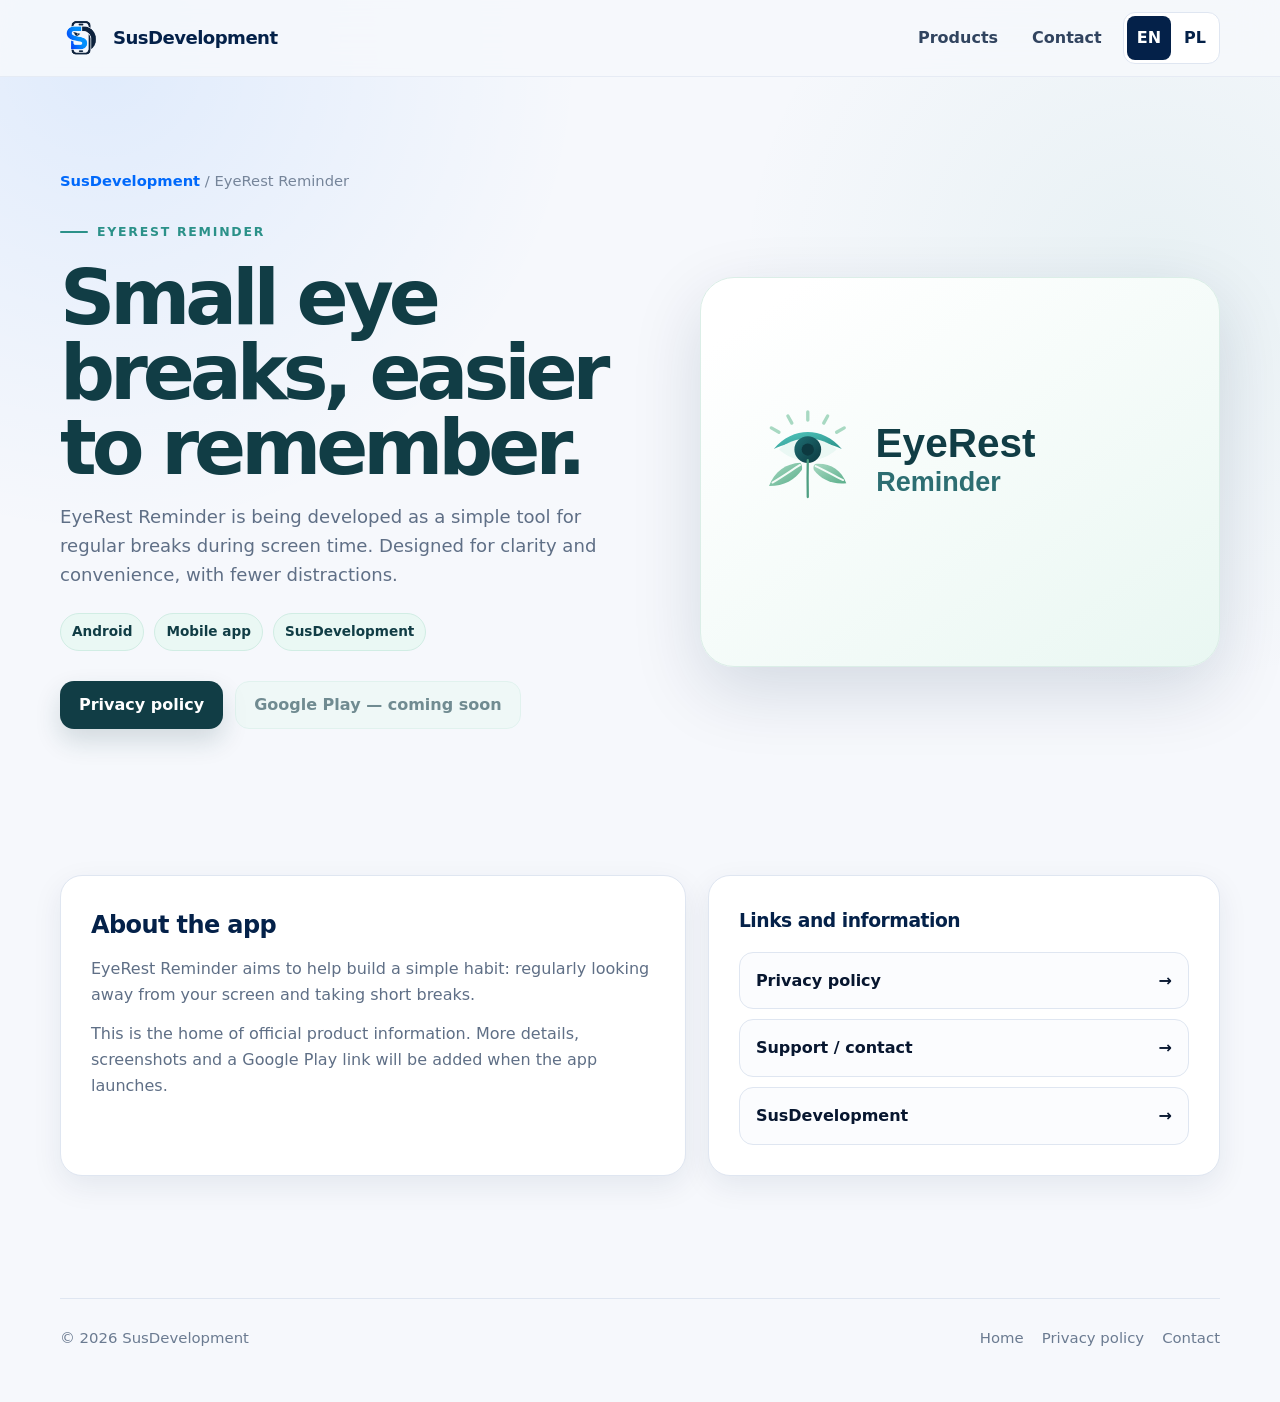
==== eyerest/index.html @ d80c5655 "Add English and Polish versions and live EyeRest privacy page" ====
<!doctype html>
<html lang="en">
<head>
  <meta charset="utf-8">
  <meta name="viewport" content="width=device-width, initial-scale=1">
  <meta name="theme-color" content="#113d45">
  <meta name="description" content="EyeRest Reminder — a mobile app that helps you remember regular eye breaks." data-content-en="EyeRest Reminder — a mobile app that helps you remember regular eye breaks." data-content-pl="EyeRest Reminder — aplikacja mobilna pomagająca pamiętać o regularnych przerwach dla oczu.">
  <title>EyeRest Reminder — SusDevelopment</title>
  <link rel="icon" href="../../assets/eyerest-symbol.svg" type="image/svg+xml">
  <link rel="stylesheet" href="../../styles.css">
</head>
<body>
  <header class="site-header">
    <div class="container nav">
      <a class="brand" href="../../" aria-label="SusDevelopment — home" data-aria-label-en="SusDevelopment — home" data-aria-label-pl="SusDevelopment — strona główna">
        <img src="../../assets/logo_icon.png" alt="" aria-hidden="true">
        <span>SusDevelopment</span>
      </a>
      <nav class="nav-links" aria-label="Main navigation" data-aria-label-en="Main navigation" data-aria-label-pl="Główna nawigacja">
        <a href="../../#produkty"><span data-en="Products" data-pl="Produkty">Products</span></a>
        <a class="nav-contact" href="mailto:contact@susdevelopment.pl"><span data-en="Contact" data-pl="Kontakt">Contact</span></a>
      <div class="language-switch" role="group" aria-label="Language / Język"><button type="button" data-language="en" aria-pressed="true">EN</button><button type="button" data-language="pl" aria-pressed="false">PL</button></div></nav>
    </div>
  </header>

  <main>
    <section class="page-hero">
      <div class="container">
        <div class="breadcrumb"><a href="../../">SusDevelopment</a> / EyeRest Reminder</div>
        <div class="product-hero-grid">
          <div>
            <div class="eyebrow" style="color: var(--eyerest);">EyeRest Reminder</div>
            <h1 style="color: var(--eyerest-dark);"><span data-en="Small eye breaks, easier to remember." data-pl="Małe przerwy dla oczu, łatwiejsze do zapamiętania.">Small eye breaks, easier to remember.</span></h1>
            <p class="product-lead"><span data-en="EyeRest Reminder is being developed as a simple tool for regular breaks during screen time. Designed for clarity and convenience, with fewer distractions." data-pl="EyeRest Reminder powstaje jako proste narzędzie wspierające regularne przerwy podczas pracy przy ekranie. Bez zbędnego rozpraszania — z naciskiem na czytelność i wygodę.">EyeRest Reminder is being developed as a simple tool for regular breaks during screen time. Designed for clarity and convenience, with fewer distractions.</span></p>
            <div class="badges">
              <span class="badge">Android</span>
              <span class="badge" data-en="Mobile app" data-pl="Aplikacja mobilna">Mobile app</span>
              <span class="badge">SusDevelopment</span>
            </div>
            <div class="actions">
              <a class="btn btn-eyerest" href="/eyerest/privacy"><span data-en="Privacy policy" data-pl="Polityka prywatności">Privacy policy</span></a>
              <span class="btn btn-quiet btn-disabled" aria-disabled="true"><span data-en="Google Play — coming soon" data-pl="Google Play — wkrótce">Google Play — coming soon</span></span>
            </div>
          </div>

          <div class="product-showcase">
            <img src="../../assets/eyerest-logo.svg" alt="EyeRest Reminder">
          </div>
        </div>
      </div>
    </section>

    <section class="section">
      <div class="container details-grid">
        <article class="detail-card">
          <h2><span data-en="About the app" data-pl="O aplikacji">About the app</span></h2>
          <p><span data-en="EyeRest Reminder aims to help build a simple habit: regularly looking away from your screen and taking short breaks." data-pl="EyeRest Reminder ma pomagać w budowaniu prostego nawyku: regularnego odrywania wzroku od ekranu i robienia krótkich przerw.">EyeRest Reminder aims to help build a simple habit: regularly looking away from your screen and taking short breaks.</span></p>
          <p><span data-en="This is the home of official product information. More details, screenshots and a Google Play link will be added when the app launches." data-pl="Ta strona jest miejscem na oficjalne informacje o produkcie. Wraz z publikacją aplikacji można tu uzupełnić finalny opis, zrzuty ekranu i link do Google Play.">This is the home of official product information. More details, screenshots and a Google Play link will be added when the app launches.</span></p>
        </article>

        <aside class="detail-card">
          <h3><span data-en="Links and information" data-pl="Linki i informacje">Links and information</span></h3>
          <div class="link-list">
            <a class="link-tile" href="/eyerest/privacy"><span><span data-en="Privacy policy" data-pl="Polityka prywatności">Privacy policy</span></span><span>→</span></a>
            <a class="link-tile" href="mailto:contact@susdevelopment.pl"><span><span data-en="Support / contact" data-pl="Wsparcie / kontakt">Support / contact</span></span><span>→</span></a>
            <a class="link-tile" href="../../"><span>SusDevelopment</span><span>→</span></a>
          </div>
        </aside>
      </div>
    </section>
  </main>

  <footer class="site-footer">
    <div class="container footer-row">
      <span>© <span id="year">2026</span> SusDevelopment</span>
      <div class="footer-links">
        <a href="../../"><span data-en="Home" data-pl="Strona główna">Home</span></a>
        <a href="/eyerest/privacy"><span data-en="Privacy policy" data-pl="Privacy">Privacy policy</span></a>
        <a href="mailto:contact@susdevelopment.pl"><span data-en="Contact" data-pl="Kontakt">Contact</span></a>
      </div>
    </div>
  </footer>
  <script>document.getElementById('year').textContent = new Date().getFullYear();</script>
  <script src="/language.js"></script>
</body>
</html>
---- styles.css ----
:root {
  --bg: #f6f8fc;
  --surface: #ffffff;
  --surface-soft: #eef4ff;
  --text: #07162f;
  --muted: #5f6f86;
  --brand: #0069fb;
  --brand-strong: #042149;
  --brand-light: #e9f2ff;
  --line: #dfe6f1;
  --eyerest: #2b9189;
  --eyerest-dark: #113d45;
  --eyerest-soft: #eaf8f4;
  --shadow-sm: 0 10px 30px rgba(4, 33, 73, 0.08);
  --shadow-lg: 0 24px 70px rgba(4, 33, 73, 0.14);
  --radius-sm: 14px;
  --radius-md: 22px;
  --radius-lg: 32px;
  --container: 1160px;
}

* { box-sizing: border-box; }
html { scroll-behavior: smooth; }
body {
  margin: 0;
  font-family: Inter, ui-sans-serif, system-ui, -apple-system, BlinkMacSystemFont, "Segoe UI", sans-serif;
  color: var(--text);
  background:
    radial-gradient(circle at 8% 4%, rgba(0, 105, 251, 0.09), transparent 30rem),
    radial-gradient(circle at 90% 20%, rgba(43, 145, 137, 0.07), transparent 26rem),
    var(--bg);
  line-height: 1.6;
  -webkit-font-smoothing: antialiased;
}

img { max-width: 100%; display: block; }
a { color: inherit; }
button, a { -webkit-tap-highlight-color: transparent; }

.container {
  width: min(calc(100% - 40px), var(--container));
  margin: 0 auto;
}

.site-header {
  position: sticky;
  top: 0;
  z-index: 20;
  background: rgba(246, 248, 252, 0.86);
  backdrop-filter: blur(18px);
  border-bottom: 1px solid rgba(223, 230, 241, 0.72);
}

.nav {
  min-height: 76px;
  display: flex;
  align-items: center;
  justify-content: space-between;
  gap: 24px;
}

.brand {
  display: inline-flex;
  align-items: center;
  gap: 11px;
  text-decoration: none;
  font-weight: 800;
  letter-spacing: -0.03em;
  color: var(--brand-strong);
  font-size: 1.13rem;
}

.brand img { width: 42px; height: 42px; object-fit: contain; }
.nav-links { display: flex; align-items: center; gap: 8px; }
.nav-links a {
  text-decoration: none;
  color: #31445f;
  font-weight: 650;
  padding: 10px 13px;
  border-radius: 12px;
  transition: background .2s ease, color .2s ease;
}
.nav-links a:hover { background: #fff; color: var(--brand); }

.hero { padding: 108px 0 84px; }
.hero-grid {
  display: grid;
  grid-template-columns: minmax(0, 1.15fr) minmax(320px, .85fr);
  gap: 72px;
  align-items: center;
}

.eyebrow {
  display: inline-flex;
  align-items: center;
  gap: 9px;
  font-size: .78rem;
  text-transform: uppercase;
  letter-spacing: .14em;
  font-weight: 800;
  color: var(--brand);
}
.eyebrow::before {
  content: "";
  width: 28px;
  height: 2px;
  border-radius: 999px;
  background: currentColor;
}

.hero h1, .page-hero h1 {
  margin: 18px 0 18px;
  max-width: 820px;
  font-size: clamp(2.85rem, 7vw, 5.9rem);
  line-height: .98;
  letter-spacing: -0.065em;
  color: var(--brand-strong);
}
.hero h1 > span:not([data-en]) { color: var(--brand); }
.hero-lead {
  max-width: 690px;
  font-size: clamp(1.08rem, 2vw, 1.3rem);
  color: var(--muted);
  margin: 0 0 32px;
}
.actions { display: flex; flex-wrap: wrap; gap: 12px; }
.btn {
  display: inline-flex;
  align-items: center;
  justify-content: center;
  gap: 9px;
  min-height: 48px;
  padding: 0 18px;
  border-radius: 14px;
  text-decoration: none;
  font-weight: 750;
  border: 1px solid transparent;
  transition: transform .2s ease, box-shadow .2s ease, background .2s ease;
}
.btn:hover { transform: translateY(-2px); }
.btn-primary { background: var(--brand-strong); color: #fff; box-shadow: 0 12px 26px rgba(4, 33, 73, .18); }
.btn-primary:hover { box-shadow: 0 16px 32px rgba(4, 33, 73, .24); }
.btn-secondary { background: rgba(255,255,255,.72); color: var(--brand-strong); border-color: var(--line); }
.btn-secondary:hover { background: #fff; }
.btn-eyerest { background: var(--eyerest-dark); color: #fff; box-shadow: 0 12px 26px rgba(17,61,69,.16); }
.btn-quiet { background: var(--eyerest-soft); color: var(--eyerest-dark); border-color: #d2eee5; }
.btn-disabled { opacity: .58; pointer-events: none; }

.hero-art {
  position: relative;
  min-height: 420px;
  display: grid;
  place-items: center;
}
.hero-orb {
  position: absolute;
  width: min(410px, 92vw);
  aspect-ratio: 1;
  border-radius: 50%;
  background: linear-gradient(145deg, #ffffff 0%, #e7f0ff 100%);
  box-shadow: var(--shadow-lg);
}
.hero-orb::before,
.hero-orb::after {
  content: "";
  position: absolute;
  border-radius: 50%;
  border: 1px solid rgba(0, 105, 251, .14);
}
.hero-orb::before { inset: 28px; }
.hero-orb::after { inset: 72px; }
.hero-logo {
  position: relative;
  z-index: 2;
  width: min(310px, 70vw);
  filter: drop-shadow(0 16px 30px rgba(4,33,73,.12));
}
.hero-chip {
  position: absolute;
  z-index: 3;
  background: rgba(255,255,255,.9);
  border: 1px solid rgba(223,230,241,.95);
  box-shadow: var(--shadow-sm);
  border-radius: 999px;
  padding: 10px 14px;
  font-weight: 750;
  color: #2f4666;
  font-size: .86rem;
}
.hero-chip.one { top: 60px; right: -4px; }
.hero-chip.two { bottom: 58px; left: -8px; }

.section { padding: 84px 0; }
.section-heading {
  display: flex;
  justify-content: space-between;
  gap: 30px;
  align-items: end;
  margin-bottom: 32px;
}
.section-heading h2 {
  margin: 8px 0 0;
  font-size: clamp(2rem, 4vw, 3.25rem);
  line-height: 1.05;
  letter-spacing: -.045em;
  color: var(--brand-strong);
}
.section-heading p { margin: 0; max-width: 520px; color: var(--muted); }

.product-grid { display: grid; grid-template-columns: repeat(12, 1fr); gap: 22px; }
.product-card {
  grid-column: span 7;
  position: relative;
  overflow: hidden;
  min-height: 390px;
  padding: 34px;
  border-radius: var(--radius-lg);
  background: linear-gradient(145deg, #ffffff 12%, #f0fbf7 100%);
  border: 1px solid #dfeee9;
  box-shadow: var(--shadow-sm);
  text-decoration: none;
  transition: transform .25s ease, box-shadow .25s ease, border-color .25s ease;
}
.product-card:hover { transform: translateY(-5px); box-shadow: var(--shadow-lg); border-color: #c2e1d7; }
.product-card h3 { margin: 22px 0 8px; font-size: 2rem; letter-spacing: -.04em; color: var(--eyerest-dark); }
.product-card p { max-width: 540px; margin: 0; color: #567073; }
.product-card .product-mark { width: 86px; height: 86px; border-radius: 22px; background: #fff; padding: 10px; box-shadow: 0 12px 30px rgba(17,61,69,.12); }
.product-card .open-label { position: absolute; left: 34px; bottom: 30px; font-weight: 800; color: var(--eyerest); }
.product-card .decor {
  position: absolute;
  width: 270px;
  right: -54px;
  bottom: -62px;
  opacity: .15;
  transform: rotate(-8deg);
}

.product-placeholder {
  grid-column: span 5;
  min-height: 390px;
  padding: 34px;
  border-radius: var(--radius-lg);
  border: 1px dashed #c8d3e2;
  background: rgba(255,255,255,.55);
  display: flex;
  flex-direction: column;
  justify-content: end;
}
.product-placeholder span { color: var(--brand); font-weight: 800; font-size: .8rem; letter-spacing: .12em; text-transform: uppercase; }
.product-placeholder h3 { margin: 9px 0 8px; color: var(--brand-strong); font-size: 1.7rem; }
.product-placeholder p { margin: 0; color: var(--muted); }

.about-grid { display: grid; grid-template-columns: 1fr 1fr; gap: 22px; }
.info-card {
  padding: 30px;
  background: rgba(255,255,255,.78);
  border: 1px solid var(--line);
  border-radius: var(--radius-md);
  box-shadow: var(--shadow-sm);
}
.info-card h3 { margin: 0 0 10px; font-size: 1.22rem; color: var(--brand-strong); }
.info-card p { margin: 0; color: var(--muted); }
.info-icon {
  width: 42px; height: 42px; display: grid; place-items: center;
  background: var(--brand-light); color: var(--brand); border-radius: 12px;
  margin-bottom: 18px; font-weight: 900;
}

.contact-panel {
  padding: 42px;
  border-radius: var(--radius-lg);
  background: var(--brand-strong);
  color: #fff;
  display: flex;
  align-items: center;
  justify-content: space-between;
  gap: 28px;
  box-shadow: var(--shadow-lg);
}
.contact-panel h2 { margin: 0 0 7px; font-size: clamp(1.8rem, 4vw, 2.8rem); letter-spacing: -.04em; }
.contact-panel p { margin: 0; color: #cbd8e8; }
.contact-panel .btn { background: #fff; color: var(--brand-strong); white-space: nowrap; }

.site-footer { padding: 38px 0 52px; color: #6b7b91; font-size: .93rem; }
.footer-row { display: flex; justify-content: space-between; gap: 20px; align-items: center; border-top: 1px solid var(--line); padding-top: 28px; }
.footer-links { display: flex; gap: 18px; flex-wrap: wrap; }
.footer-links a { text-decoration: none; }
.footer-links a:hover { color: var(--brand); }

.page-hero { padding: 92px 0 62px; }
.page-hero h1 { font-size: clamp(2.6rem, 6vw, 5.3rem); }
.breadcrumb { color: #76859a; font-size: .92rem; margin-bottom: 22px; }
.breadcrumb a { text-decoration: none; color: var(--brand); font-weight: 700; }

.product-hero-grid { display: grid; grid-template-columns: 1fr .9fr; gap: 62px; align-items: center; }
.product-showcase {
  min-height: 390px;
  border-radius: 34px;
  background: linear-gradient(145deg, #fff 10%, #e9f7f2 100%);
  border: 1px solid #dbeee7;
  display: grid;
  place-items: center;
  padding: 34px;
  box-shadow: var(--shadow-lg);
}
.product-showcase img { max-height: 260px; width: 100%; object-fit: contain; }
.product-lead { color: var(--muted); font-size: 1.13rem; max-width: 650px; }
.badges { display: flex; flex-wrap: wrap; gap: 10px; margin: 23px 0 30px; }
.badge { padding: 7px 11px; border-radius: 999px; background: var(--eyerest-soft); color: var(--eyerest-dark); border: 1px solid #d1ede4; font-size: .85rem; font-weight: 750; }

.details-grid { display: grid; grid-template-columns: 1.1fr .9fr; gap: 22px; }
.detail-card {
  background: #fff;
  border: 1px solid var(--line);
  border-radius: var(--radius-md);
  padding: 30px;
  box-shadow: var(--shadow-sm);
}
.detail-card h2, .detail-card h3 { margin: 0 0 12px; color: var(--brand-strong); letter-spacing: -.025em; }
.detail-card p { color: var(--muted); margin: 0 0 14px; }
.detail-card p:last-child { margin-bottom: 0; }
.detail-list { margin: 0; padding-left: 20px; color: var(--muted); }
.detail-list li + li { margin-top: 8px; }
.link-list { display: grid; gap: 10px; margin-top: 16px; }
.link-tile {
  display: flex; align-items: center; justify-content: space-between; gap: 18px;
  padding: 15px 16px; border-radius: 14px; border: 1px solid var(--line);
  text-decoration: none; background: #fbfcfe; font-weight: 720;
}
.link-tile:hover { border-color: #aacdfd; color: var(--brand); }

.legal-wrap { max-width: 820px; margin: 0 auto; }
.legal-card { background: #fff; border: 1px solid var(--line); border-radius: var(--radius-md); padding: clamp(24px, 5vw, 46px); box-shadow: var(--shadow-sm); }
.legal-card h1 { margin-top: 0; font-size: clamp(2.2rem, 6vw, 4rem); line-height: 1; letter-spacing: -.05em; color: var(--brand-strong); }
.legal-card h2 { margin-top: 34px; color: var(--brand-strong); }
.legal-card p, .legal-card li { color: var(--muted); }
.notice { padding: 16px 18px; border-radius: 14px; background: #fff8e7; border: 1px solid #f3dda3; color: #6d5620; margin: 22px 0; }

@media (max-width: 900px) {
  .hero { padding-top: 74px; }
  .hero-grid, .product-hero-grid, .details-grid { grid-template-columns: 1fr; gap: 38px; }
  .hero-art { min-height: 360px; order: -1; }
  .hero-orb { width: 330px; }
  .hero-logo { width: 250px; }
  .product-card, .product-placeholder { grid-column: 1 / -1; }
  .about-grid { grid-template-columns: 1fr; }
  .section-heading { align-items: start; flex-direction: column; }
}

@media (max-width: 680px) {
  .container { width: min(calc(100% - 28px), var(--container)); }
  .nav { min-height: 68px; }
  .brand img { width: 36px; height: 36px; }
  .nav-links a:not(.nav-contact) { display: none; }
  .nav-links .nav-contact { padding: 9px 12px; background: #fff; border: 1px solid var(--line); }
  .hero { padding: 54px 0 62px; }
  .hero-art { min-height: 300px; }
  .hero-orb { width: 270px; }
  .hero-logo { width: 205px; }
  .hero-chip { font-size: .74rem; padding: 8px 10px; }
  .hero-chip.one { top: 32px; right: 0; }
  .hero-chip.two { bottom: 34px; left: 0; }
  .section { padding: 62px 0; }
  .product-card, .product-placeholder { min-height: 340px; padding: 26px; }
  .product-card .open-label { left: 26px; bottom: 24px; }
  .contact-panel { padding: 30px 24px; align-items: flex-start; flex-direction: column; }
  .contact-panel .btn { width: 100%; }
  .footer-row { align-items: flex-start; flex-direction: column; }
  .page-hero { padding: 60px 0 38px; }
  .product-showcase { min-height: 290px; padding: 24px; }
}

@media (prefers-reduced-motion: reduce) {
  html { scroll-behavior: auto; }
  *, *::before, *::after { transition: none !important; }
}

.language-switch { display: inline-flex; gap: 3px; padding: 3px; border: 1px solid var(--line); border-radius: 12px; background: #fff; }
.language-switch button { border: 0; border-radius: 8px; padding: 9px 10px; background: transparent; color: var(--brand-strong); font: inherit; font-weight: 750; cursor: pointer; }
.language-switch button[aria-pressed="true"] { background: var(--brand-strong); color: white; }
.language-switch button:focus-visible, #privacy-retry:focus-visible { outline: 3px solid var(--brand); outline-offset: 3px; }
.privacy-content { overflow-wrap: anywhere; }
.privacy-content p { white-space: pre-line; }
.privacy-content pre { overflow-x: auto; padding: 16px; background: var(--surface-soft); border-radius: 12px; }
[hidden] { display: none !important; }
@media (max-width: 680px) {
  .nav { flex-wrap: wrap; gap: 10px; padding-block: 12px; }
  .nav-links { flex-wrap: wrap; }
}
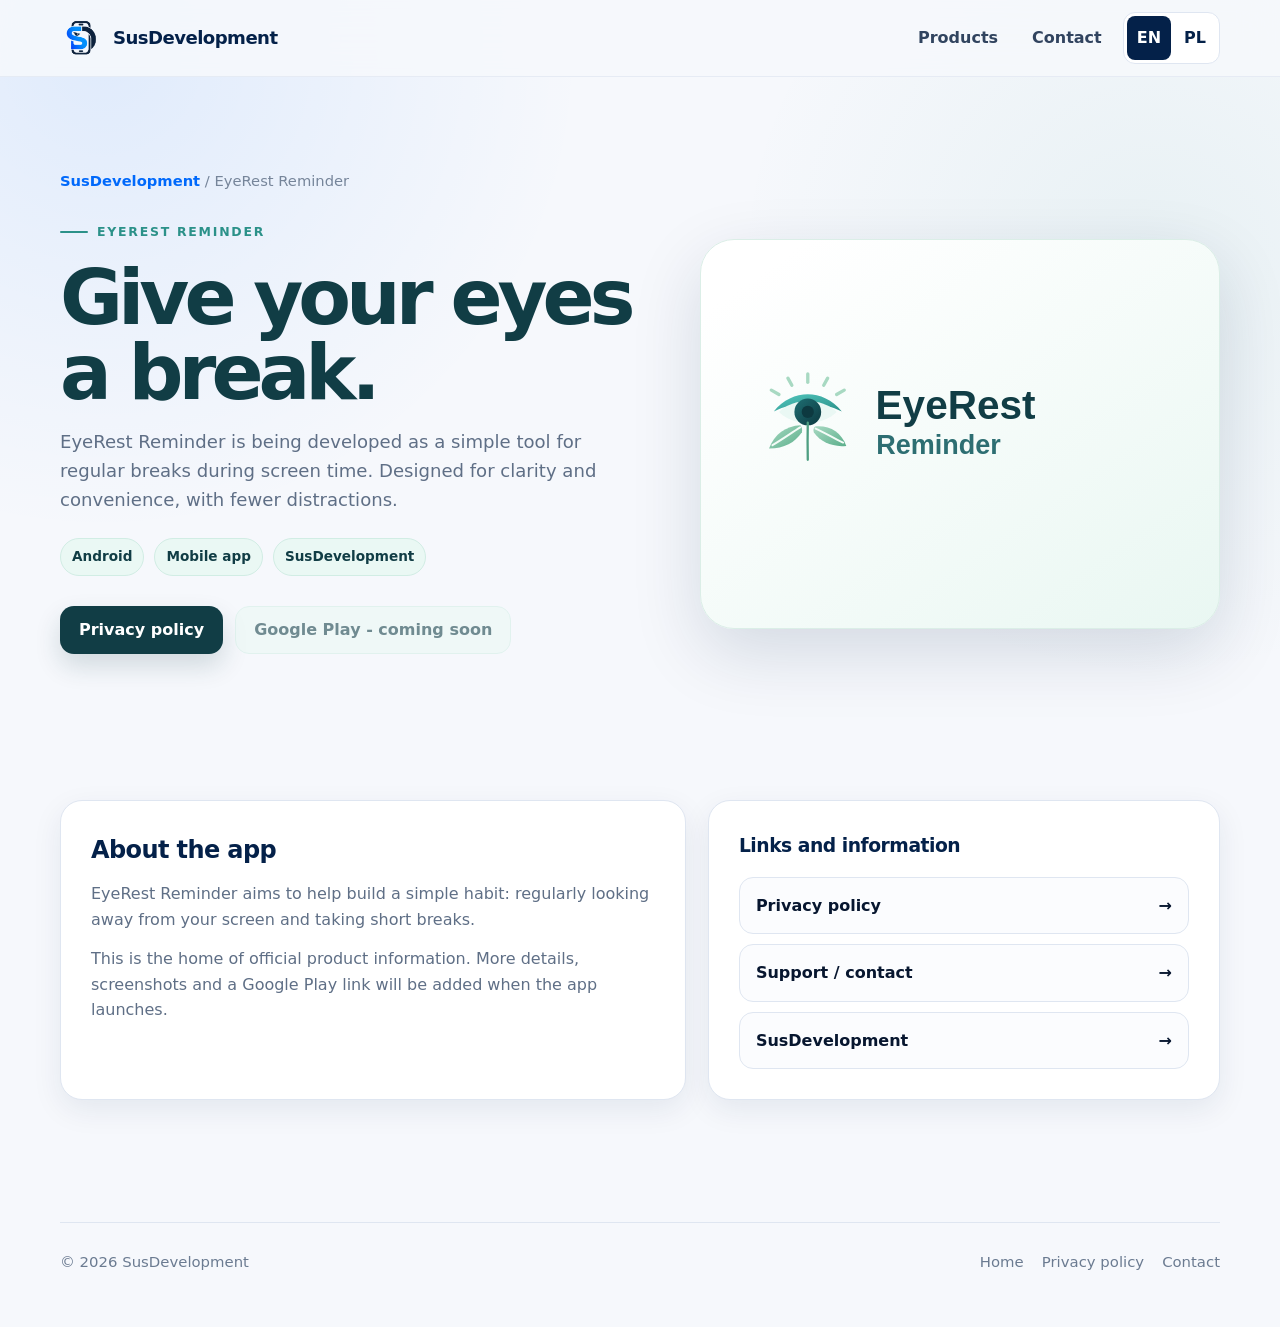
==== commit 8e8237e0: "Simplify EyeRest headline and remove long dashes" ====
--- a/eyerest/index.html
+++ b/eyerest/index.html
@@ -4,15 +4,15 @@
   <meta charset="utf-8">
   <meta name="viewport" content="width=device-width, initial-scale=1">
   <meta name="theme-color" content="#113d45">
-  <meta name="description" content="EyeRest Reminder — a mobile app that helps you remember regular eye breaks." data-content-en="EyeRest Reminder — a mobile app that helps you remember regular eye breaks." data-content-pl="EyeRest Reminder — aplikacja mobilna pomagająca pamiętać o regularnych przerwach dla oczu.">
-  <title>EyeRest Reminder — SusDevelopment</title>
+  <meta name="description" content="EyeRest Reminder - a mobile app that helps you remember regular eye breaks." data-content-en="EyeRest Reminder - a mobile app that helps you remember regular eye breaks." data-content-pl="EyeRest Reminder - aplikacja mobilna pomagająca pamiętać o regularnych przerwach dla oczu.">
+  <title>EyeRest Reminder - SusDevelopment</title>
   <link rel="icon" href="../../assets/eyerest-symbol.svg" type="image/svg+xml">
   <link rel="stylesheet" href="../../styles.css">
 </head>
 <body>
   <header class="site-header">
     <div class="container nav">
-      <a class="brand" href="../../" aria-label="SusDevelopment — home" data-aria-label-en="SusDevelopment — home" data-aria-label-pl="SusDevelopment — strona główna">
+      <a class="brand" href="../../" aria-label="SusDevelopment - home" data-aria-label-en="SusDevelopment - home" data-aria-label-pl="SusDevelopment - strona główna">
         <img src="../../assets/logo_icon.png" alt="" aria-hidden="true">
         <span>SusDevelopment</span>
       </a>
@@ -30,8 +30,8 @@
         <div class="product-hero-grid">
           <div>
             <div class="eyebrow" style="color: var(--eyerest);">EyeRest Reminder</div>
-            <h1 style="color: var(--eyerest-dark);"><span data-en="Small eye breaks, easier to remember." data-pl="Małe przerwy dla oczu, łatwiejsze do zapamiętania.">Small eye breaks, easier to remember.</span></h1>
-            <p class="product-lead"><span data-en="EyeRest Reminder is being developed as a simple tool for regular breaks during screen time. Designed for clarity and convenience, with fewer distractions." data-pl="EyeRest Reminder powstaje jako proste narzędzie wspierające regularne przerwy podczas pracy przy ekranie. Bez zbędnego rozpraszania — z naciskiem na czytelność i wygodę.">EyeRest Reminder is being developed as a simple tool for regular breaks during screen time. Designed for clarity and convenience, with fewer distractions.</span></p>
+            <h1 style="color: var(--eyerest-dark);"><span data-en="Give your eyes a break." data-pl="Daj swoim oczom odpoczynek.">Give your eyes a break.</span></h1>
+            <p class="product-lead"><span data-en="EyeRest Reminder is being developed as a simple tool for regular breaks during screen time. Designed for clarity and convenience, with fewer distractions." data-pl="EyeRest Reminder powstaje jako proste narzędzie wspierające regularne przerwy podczas pracy przy ekranie. Bez zbędnego rozpraszania - z naciskiem na czytelność i wygodę.">EyeRest Reminder is being developed as a simple tool for regular breaks during screen time. Designed for clarity and convenience, with fewer distractions.</span></p>
             <div class="badges">
               <span class="badge">Android</span>
               <span class="badge" data-en="Mobile app" data-pl="Aplikacja mobilna">Mobile app</span>
@@ -39,7 +39,7 @@
             </div>
             <div class="actions">
               <a class="btn btn-eyerest" href="/eyerest/privacy"><span data-en="Privacy policy" data-pl="Polityka prywatności">Privacy policy</span></a>
-              <span class="btn btn-quiet btn-disabled" aria-disabled="true"><span data-en="Google Play — coming soon" data-pl="Google Play — wkrótce">Google Play — coming soon</span></span>
+              <span class="btn btn-quiet btn-disabled" aria-disabled="true"><span data-en="Google Play - coming soon" data-pl="Google Play - wkrótce">Google Play - coming soon</span></span>
             </div>
           </div>
 
--- a/styles.css
+++ b/styles.css
@@ -380,7 +380,9 @@
 .language-switch button[aria-pressed="true"] { background: var(--brand-strong); color: white; }
 .language-switch button:focus-visible, #privacy-retry:focus-visible { outline: 3px solid var(--brand); outline-offset: 3px; }
 .privacy-content { overflow-wrap: anywhere; }
-.privacy-content p { white-space: pre-line; }
+.privacy-content table { width: 100%; border-collapse: collapse; table-layout: fixed; font-size: .9rem; }
+.privacy-content th, .privacy-content td { padding: 10px; border: 1px solid var(--line); text-align: left; vertical-align: top; overflow-wrap: anywhere; }
+.privacy-content th { background: var(--surface-soft); }
 .privacy-content pre { overflow-x: auto; padding: 16px; background: var(--surface-soft); border-radius: 12px; }
 [hidden] { display: none !important; }
 @media (max-width: 680px) {
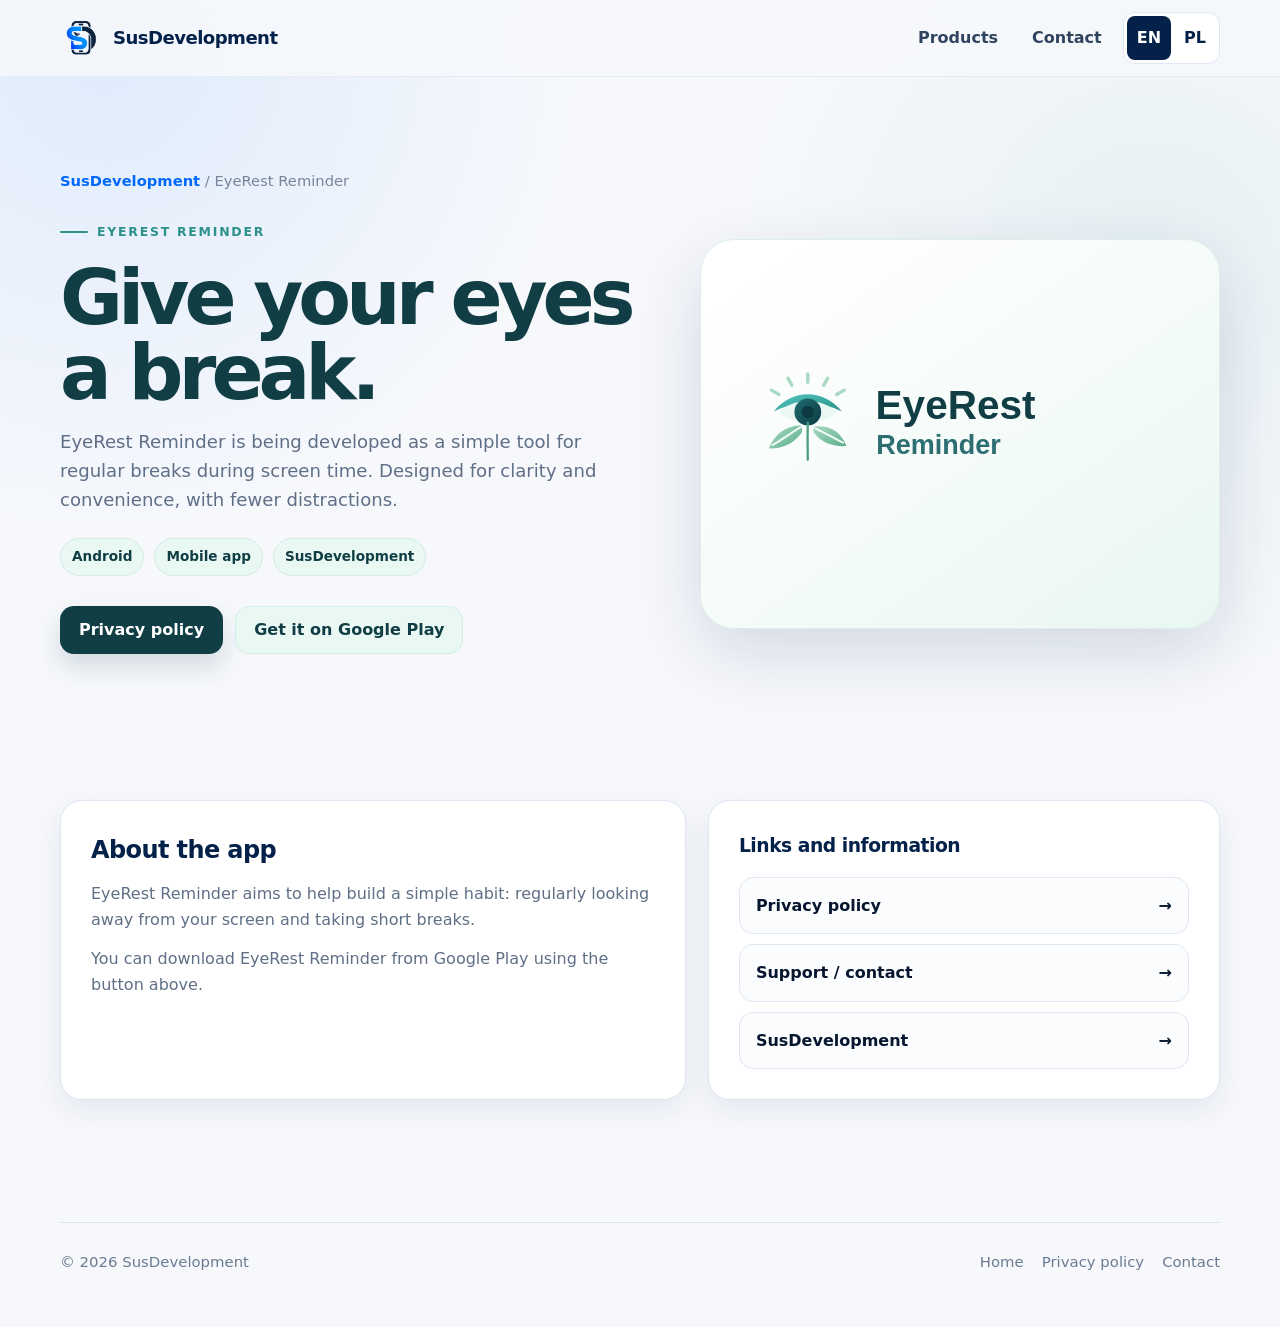
==== commit c31aea69: "Enable EyeRest Google Play download button" ====
--- a/eyerest/index.html
+++ b/eyerest/index.html
@@ -39,7 +39,7 @@
             </div>
             <div class="actions">
               <a class="btn btn-eyerest" href="/eyerest/privacy"><span data-en="Privacy policy" data-pl="Polityka prywatności">Privacy policy</span></a>
-              <span class="btn btn-quiet btn-disabled" aria-disabled="true"><span data-en="Google Play - coming soon" data-pl="Google Play - wkrótce">Google Play - coming soon</span></span>
+              <a class="btn btn-quiet" href="https://play.google.com/store/apps/details?id=pl.susdevelopment.eyerestreminder&amp;utm_source=emea_Med"><span data-en="Get it on Google Play" data-pl="Pobierz z Google Play">Get it on Google Play</span></a>
             </div>
           </div>
 
@@ -55,7 +55,7 @@
         <article class="detail-card">
           <h2><span data-en="About the app" data-pl="O aplikacji">About the app</span></h2>
           <p><span data-en="EyeRest Reminder aims to help build a simple habit: regularly looking away from your screen and taking short breaks." data-pl="EyeRest Reminder ma pomagać w budowaniu prostego nawyku: regularnego odrywania wzroku od ekranu i robienia krótkich przerw.">EyeRest Reminder aims to help build a simple habit: regularly looking away from your screen and taking short breaks.</span></p>
-          <p><span data-en="This is the home of official product information. More details, screenshots and a Google Play link will be added when the app launches." data-pl="Ta strona jest miejscem na oficjalne informacje o produkcie. Wraz z publikacją aplikacji można tu uzupełnić finalny opis, zrzuty ekranu i link do Google Play.">This is the home of official product information. More details, screenshots and a Google Play link will be added when the app launches.</span></p>
+          <p><span data-en="You can download EyeRest Reminder from Google Play using the button above." data-pl="EyeRest Reminder możesz pobrać z Google Play, korzystając z przycisku powyżej.">You can download EyeRest Reminder from Google Play using the button above.</span></p>
         </article>
 
         <aside class="detail-card">
